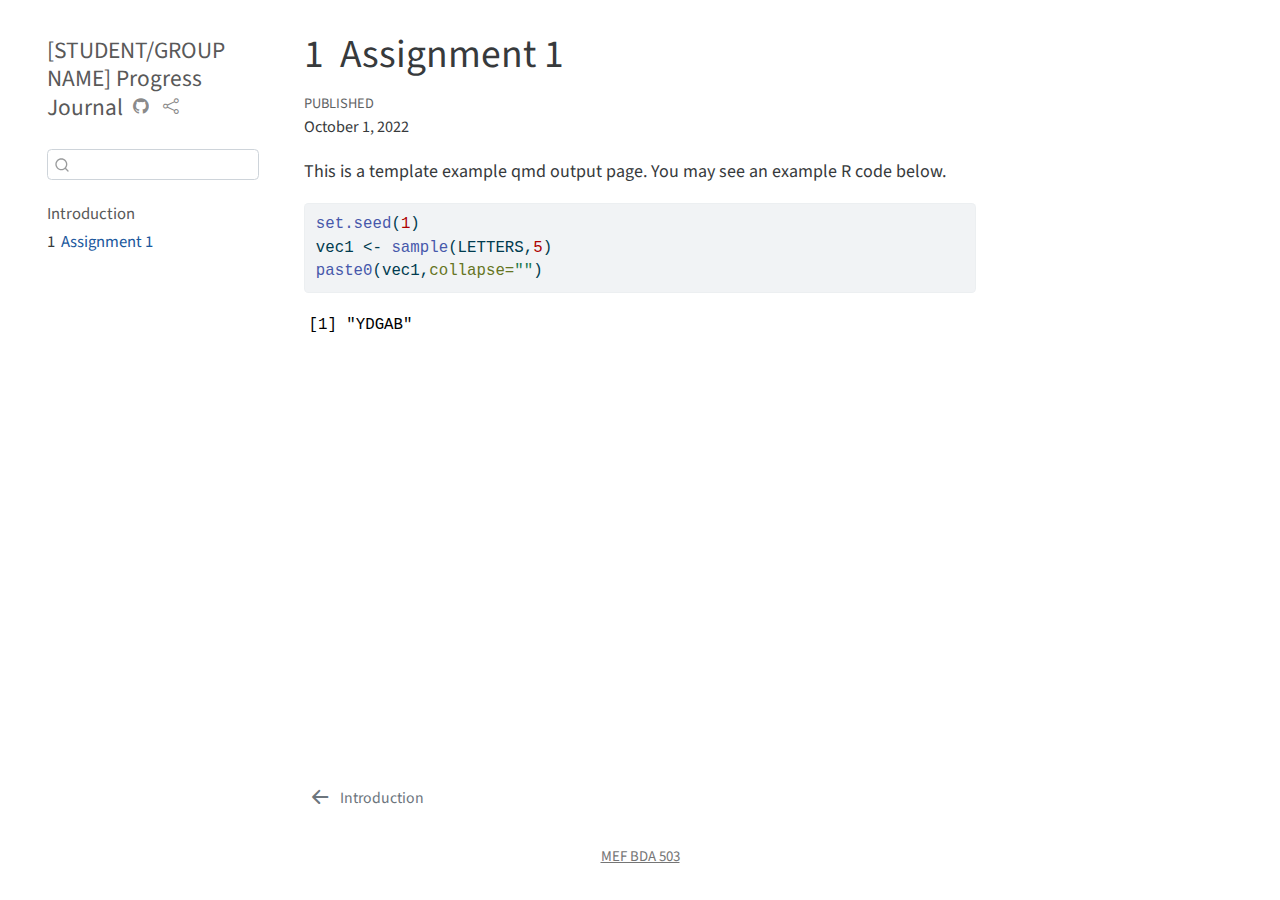
==== docs/assignment1.html @ f0da5c6b "Initial commit" ====
<!DOCTYPE html>
<html xmlns="http://www.w3.org/1999/xhtml" lang="en" xml:lang="en"><head>

<meta charset="utf-8">
<meta name="generator" content="quarto-1.0.38">

<meta name="viewport" content="width=device-width, initial-scale=1.0, user-scalable=yes">

<meta name="dcterms.date" content="2022-10-01">

<title>[STUDENT/GROUP NAME] Progress Journal - 1&nbsp; Assignment 1</title>
<style>
code{white-space: pre-wrap;}
span.smallcaps{font-variant: small-caps;}
span.underline{text-decoration: underline;}
div.column{display: inline-block; vertical-align: top; width: 50%;}
div.hanging-indent{margin-left: 1.5em; text-indent: -1.5em;}
ul.task-list{list-style: none;}
pre > code.sourceCode { white-space: pre; position: relative; }
pre > code.sourceCode > span { display: inline-block; line-height: 1.25; }
pre > code.sourceCode > span:empty { height: 1.2em; }
.sourceCode { overflow: visible; }
code.sourceCode > span { color: inherit; text-decoration: inherit; }
div.sourceCode { margin: 1em 0; }
pre.sourceCode { margin: 0; }
@media screen {
div.sourceCode { overflow: auto; }
}
@media print {
pre > code.sourceCode { white-space: pre-wrap; }
pre > code.sourceCode > span { text-indent: -5em; padding-left: 5em; }
}
pre.numberSource code
  { counter-reset: source-line 0; }
pre.numberSource code > span
  { position: relative; left: -4em; counter-increment: source-line; }
pre.numberSource code > span > a:first-child::before
  { content: counter(source-line);
    position: relative; left: -1em; text-align: right; vertical-align: baseline;
    border: none; display: inline-block;
    -webkit-touch-callout: none; -webkit-user-select: none;
    -khtml-user-select: none; -moz-user-select: none;
    -ms-user-select: none; user-select: none;
    padding: 0 4px; width: 4em;
    color: #aaaaaa;
  }
pre.numberSource { margin-left: 3em; border-left: 1px solid #aaaaaa;  padding-left: 4px; }
div.sourceCode
  {   }
@media screen {
pre > code.sourceCode > span > a:first-child::before { text-decoration: underline; }
}
code span.al { color: #ff0000; font-weight: bold; } /* Alert */
code span.an { color: #60a0b0; font-weight: bold; font-style: italic; } /* Annotation */
code span.at { color: #7d9029; } /* Attribute */
code span.bn { color: #40a070; } /* BaseN */
code span.bu { } /* BuiltIn */
code span.cf { color: #007020; font-weight: bold; } /* ControlFlow */
code span.ch { color: #4070a0; } /* Char */
code span.cn { color: #880000; } /* Constant */
code span.co { color: #60a0b0; font-style: italic; } /* Comment */
code span.cv { color: #60a0b0; font-weight: bold; font-style: italic; } /* CommentVar */
code span.do { color: #ba2121; font-style: italic; } /* Documentation */
code span.dt { color: #902000; } /* DataType */
code span.dv { color: #40a070; } /* DecVal */
code span.er { color: #ff0000; font-weight: bold; } /* Error */
code span.ex { } /* Extension */
code span.fl { color: #40a070; } /* Float */
code span.fu { color: #06287e; } /* Function */
code span.im { } /* Import */
code span.in { color: #60a0b0; font-weight: bold; font-style: italic; } /* Information */
code span.kw { color: #007020; font-weight: bold; } /* Keyword */
code span.op { color: #666666; } /* Operator */
code span.ot { color: #007020; } /* Other */
code span.pp { color: #bc7a00; } /* Preprocessor */
code span.sc { color: #4070a0; } /* SpecialChar */
code span.ss { color: #bb6688; } /* SpecialString */
code span.st { color: #4070a0; } /* String */
code span.va { color: #19177c; } /* Variable */
code span.vs { color: #4070a0; } /* VerbatimString */
code span.wa { color: #60a0b0; font-weight: bold; font-style: italic; } /* Warning */
</style>


<script src="site_libs/quarto-nav/quarto-nav.js"></script>
<script src="site_libs/quarto-nav/headroom.min.js"></script>
<script src="site_libs/clipboard/clipboard.min.js"></script>
<script src="site_libs/quarto-search/autocomplete.umd.js"></script>
<script src="site_libs/quarto-search/fuse.min.js"></script>
<script src="site_libs/quarto-search/quarto-search.js"></script>
<meta name="quarto:offset" content="./">
<link href="./index.html" rel="prev">
<script src="site_libs/quarto-html/quarto.js"></script>
<script src="site_libs/quarto-html/popper.min.js"></script>
<script src="site_libs/quarto-html/tippy.umd.min.js"></script>
<script src="site_libs/quarto-html/anchor.min.js"></script>
<link href="site_libs/quarto-html/tippy.css" rel="stylesheet">
<link href="site_libs/quarto-html/quarto-syntax-highlighting.css" rel="stylesheet" id="quarto-text-highlighting-styles">
<script src="site_libs/bootstrap/bootstrap.min.js"></script>
<link href="site_libs/bootstrap/bootstrap-icons.css" rel="stylesheet">
<link href="site_libs/bootstrap/bootstrap.min.css" rel="stylesheet" id="quarto-bootstrap" data-mode="light">
<script id="quarto-search-options" type="application/json">{
  "location": "sidebar",
  "copy-button": false,
  "collapse-after": 3,
  "panel-placement": "start",
  "type": "textbox",
  "limit": 20,
  "language": {
    "search-no-results-text": "No results",
    "search-matching-documents-text": "matching documents",
    "search-copy-link-title": "Copy link to search",
    "search-hide-matches-text": "Hide additional matches",
    "search-more-match-text": "more match in this document",
    "search-more-matches-text": "more matches in this document",
    "search-clear-button-title": "Clear",
    "search-detached-cancel-button-title": "Cancel",
    "search-submit-button-title": "Submit"
  }
}</script>


</head>

<body class="nav-sidebar floating">

<div id="quarto-search-results"></div>
  <header id="quarto-header" class="headroom fixed-top">
  <nav class="quarto-secondary-nav" data-bs-toggle="collapse" data-bs-target="#quarto-sidebar" aria-controls="quarto-sidebar" aria-expanded="false" aria-label="Toggle sidebar navigation" onclick="if (window.quartoToggleHeadroom) { window.quartoToggleHeadroom(); }">
    <div class="container-fluid d-flex justify-content-between">
      <h1 class="quarto-secondary-nav-title"><span class="chapter-number">1</span>&nbsp; <span class="chapter-title">Assignment 1</span></h1>
      <button type="button" class="quarto-btn-toggle btn" aria-label="Show secondary navigation">
        <i class="bi bi-chevron-right"></i>
      </button>
    </div>
  </nav>
</header>
<!-- content -->
<div id="quarto-content" class="quarto-container page-columns page-rows-contents page-layout-article">
<!-- sidebar -->
  <nav id="quarto-sidebar" class="sidebar collapse sidebar-navigation floating overflow-auto">
    <div class="pt-lg-2 mt-2 text-left sidebar-header">
    <div class="sidebar-title mb-0 py-0">
      <a href="./">[STUDENT/GROUP NAME] Progress Journal</a> 
        <div class="sidebar-tools-main">
    <a href="https://github.com/pjournal/gh-pages-quarto-template" title="Source Code" class="sidebar-tool px-1"><i class="bi bi-github"></i></a>
    <a href="" title="Share" id="sidebar-tool-dropdown-0" class="sidebar-tool dropdown-toggle px-1" data-bs-toggle="dropdown" aria-expanded="false"><i class="bi bi-share"></i></a>
    <ul class="dropdown-menu" aria-labelledby="sidebar-tool-dropdown-0">
        <li>
          <a class="dropdown-item sidebar-tools-main-item" href="https://twitter.com/intent/tweet?url=|url|">
            <i class="bi bi-bi-twitter pe-1"></i>
          Twitter
          </a>
        </li>
        <li>
          <a class="dropdown-item sidebar-tools-main-item" href="https://www.facebook.com/sharer/sharer.php?u=|url|">
            <i class="bi bi-bi-facebook pe-1"></i>
          Facebook
          </a>
        </li>
    </ul>
</div>
    </div>
      </div>
      <div class="mt-2 flex-shrink-0 align-items-center">
        <div class="sidebar-search">
        <div id="quarto-search" class="" title="Search"></div>
        </div>
      </div>
    <div class="sidebar-menu-container"> 
    <ul class="list-unstyled mt-1">
        <li class="sidebar-item">
  <div class="sidebar-item-container"> 
  <a href="./index.html" class="sidebar-item-text sidebar-link">Introduction</a>
  </div>
</li>
        <li class="sidebar-item">
  <div class="sidebar-item-container"> 
  <a href="./assignment1.html" class="sidebar-item-text sidebar-link active"><span class="chapter-number">1</span>&nbsp; <span class="chapter-title">Assignment 1</span></a>
  </div>
</li>
    </ul>
    </div>
</nav>
<!-- margin-sidebar -->
    <div id="quarto-margin-sidebar" class="sidebar margin-sidebar">
        
    </div>
<!-- main -->
<main class="content" id="quarto-document-content">

<header id="title-block-header" class="quarto-title-block default">
<div class="quarto-title">
<h1 class="title d-none d-lg-block"><span class="chapter-number">1</span>&nbsp; <span class="chapter-title">Assignment 1</span></h1>
</div>



<div class="quarto-title-meta">

    
    <div>
    <div class="quarto-title-meta-heading">Published</div>
    <div class="quarto-title-meta-contents">
      <p class="date">October 1, 2022</p>
    </div>
  </div>
    
  </div>
  

</header>

<p>This is a template example qmd output page. You may see an example R code below.</p>
<div class="cell">
<div class="sourceCode cell-code" id="cb1"><pre class="sourceCode r code-with-copy"><code class="sourceCode r"><span id="cb1-1"><a href="#cb1-1" aria-hidden="true" tabindex="-1"></a><span class="fu">set.seed</span>(<span class="dv">1</span>)</span>
<span id="cb1-2"><a href="#cb1-2" aria-hidden="true" tabindex="-1"></a>vec1 <span class="ot">&lt;-</span> <span class="fu">sample</span>(LETTERS,<span class="dv">5</span>)</span>
<span id="cb1-3"><a href="#cb1-3" aria-hidden="true" tabindex="-1"></a><span class="fu">paste0</span>(vec1,<span class="at">collapse=</span><span class="st">""</span>)</span></code><button title="Copy to Clipboard" class="code-copy-button"><i class="bi"></i></button></pre></div>
<div class="cell-output cell-output-stdout">
<pre><code>[1] "YDGAB"</code></pre>
</div>
</div>



</main> <!-- /main -->
<script id="quarto-html-after-body" type="application/javascript">
window.document.addEventListener("DOMContentLoaded", function (event) {
  const toggleBodyColorMode = (bsSheetEl) => {
    const mode = bsSheetEl.getAttribute("data-mode");
    const bodyEl = window.document.querySelector("body");
    if (mode === "dark") {
      bodyEl.classList.add("quarto-dark");
      bodyEl.classList.remove("quarto-light");
    } else {
      bodyEl.classList.add("quarto-light");
      bodyEl.classList.remove("quarto-dark");
    }
  }
  const toggleBodyColorPrimary = () => {
    const bsSheetEl = window.document.querySelector("link#quarto-bootstrap");
    if (bsSheetEl) {
      toggleBodyColorMode(bsSheetEl);
    }
  }
  toggleBodyColorPrimary();  
  const icon = "";
  const anchorJS = new window.AnchorJS();
  anchorJS.options = {
    placement: 'right',
    icon: icon
  };
  anchorJS.add('.anchored');
  const clipboard = new window.ClipboardJS('.code-copy-button', {
    target: function(trigger) {
      return trigger.previousElementSibling;
    }
  });
  clipboard.on('success', function(e) {
    // button target
    const button = e.trigger;
    // don't keep focus
    button.blur();
    // flash "checked"
    button.classList.add('code-copy-button-checked');
    var currentTitle = button.getAttribute("title");
    button.setAttribute("title", "Copied!");
    setTimeout(function() {
      button.setAttribute("title", currentTitle);
      button.classList.remove('code-copy-button-checked');
    }, 1000);
    // clear code selection
    e.clearSelection();
  });
  function tippyHover(el, contentFn) {
    const config = {
      allowHTML: true,
      content: contentFn,
      maxWidth: 500,
      delay: 100,
      arrow: false,
      appendTo: function(el) {
          return el.parentElement;
      },
      interactive: true,
      interactiveBorder: 10,
      theme: 'quarto',
      placement: 'bottom-start'
    };
    window.tippy(el, config); 
  }
  const noterefs = window.document.querySelectorAll('a[role="doc-noteref"]');
  for (var i=0; i<noterefs.length; i++) {
    const ref = noterefs[i];
    tippyHover(ref, function() {
      let href = ref.getAttribute('href');
      try { href = new URL(href).hash; } catch {}
      const id = href.replace(/^#\/?/, "");
      const note = window.document.getElementById(id);
      return note.innerHTML;
    });
  }
  var bibliorefs = window.document.querySelectorAll('a[role="doc-biblioref"]');
  for (var i=0; i<bibliorefs.length; i++) {
    const ref = bibliorefs[i];
    const cites = ref.parentNode.getAttribute('data-cites').split(' ');
    tippyHover(ref, function() {
      var popup = window.document.createElement('div');
      cites.forEach(function(cite) {
        var citeDiv = window.document.createElement('div');
        citeDiv.classList.add('hanging-indent');
        citeDiv.classList.add('csl-entry');
        var biblioDiv = window.document.getElementById('ref-' + cite);
        if (biblioDiv) {
          citeDiv.innerHTML = biblioDiv.innerHTML;
        }
        popup.appendChild(citeDiv);
      });
      return popup.innerHTML;
    });
  }
});
</script>
<nav class="page-navigation">
  <div class="nav-page nav-page-previous">
      <a href="./index.html" class="pagination-link">
        <i class="bi bi-arrow-left-short"></i> <span class="nav-page-text">Introduction</span>
      </a>          
  </div>
  <div class="nav-page nav-page-next">
  </div>
</nav>
</div> <!-- /content -->
<footer class="footer">
  <div class="nav-footer">
      <div class="nav-footer-center"><a href="https://mef-bda503.github.io">MEF BDA 503</a></div>
  </div>
</footer>



</body></html>
---- docs/site_libs/quarto-html/tippy.css ----
.tippy-box[data-animation=fade][data-state=hidden]{opacity:0}[data-tippy-root]{max-width:calc(100vw - 10px)}.tippy-box{position:relative;background-color:#333;color:#fff;border-radius:4px;font-size:14px;line-height:1.4;white-space:normal;outline:0;transition-property:transform,visibility,opacity}.tippy-box[data-placement^=top]>.tippy-arrow{bottom:0}.tippy-box[data-placement^=top]>.tippy-arrow:before{bottom:-7px;left:0;border-width:8px 8px 0;border-top-color:initial;transform-origin:center top}.tippy-box[data-placement^=bottom]>.tippy-arrow{top:0}.tippy-box[data-placement^=bottom]>.tippy-arrow:before{top:-7px;left:0;border-width:0 8px 8px;border-bottom-color:initial;transform-origin:center bottom}.tippy-box[data-placement^=left]>.tippy-arrow{right:0}.tippy-box[data-placement^=left]>.tippy-arrow:before{border-width:8px 0 8px 8px;border-left-color:initial;right:-7px;transform-origin:center left}.tippy-box[data-placement^=right]>.tippy-arrow{left:0}.tippy-box[data-placement^=right]>.tippy-arrow:before{left:-7px;border-width:8px 8px 8px 0;border-right-color:initial;transform-origin:center right}.tippy-box[data-inertia][data-state=visible]{transition-timing-function:cubic-bezier(.54,1.5,.38,1.11)}.tippy-arrow{width:16px;height:16px;color:#333}.tippy-arrow:before{content:"";position:absolute;border-color:transparent;border-style:solid}.tippy-content{position:relative;padding:5px 9px;z-index:1}
---- docs/site_libs/quarto-html/quarto-syntax-highlighting.css ----
/* quarto syntax highlight colors */
:root {
  --quarto-hl-ot-color: #003B4F;
  --quarto-hl-at-color: #657422;
  --quarto-hl-ss-color: #20794D;
  --quarto-hl-an-color: #5E5E5E;
  --quarto-hl-fu-color: #4758AB;
  --quarto-hl-st-color: #20794D;
  --quarto-hl-cf-color: #003B4F;
  --quarto-hl-op-color: #5E5E5E;
  --quarto-hl-er-color: #AD0000;
  --quarto-hl-bn-color: #AD0000;
  --quarto-hl-al-color: #AD0000;
  --quarto-hl-va-color: #111111;
  --quarto-hl-bu-color: inherit;
  --quarto-hl-ex-color: inherit;
  --quarto-hl-pp-color: #AD0000;
  --quarto-hl-in-color: #5E5E5E;
  --quarto-hl-vs-color: #20794D;
  --quarto-hl-wa-color: #5E5E5E;
  --quarto-hl-do-color: #5E5E5E;
  --quarto-hl-im-color: #00769E;
  --quarto-hl-ch-color: #20794D;
  --quarto-hl-dt-color: #AD0000;
  --quarto-hl-fl-color: #AD0000;
  --quarto-hl-co-color: #5E5E5E;
  --quarto-hl-cv-color: #5E5E5E;
  --quarto-hl-cn-color: #8f5902;
  --quarto-hl-sc-color: #5E5E5E;
  --quarto-hl-dv-color: #AD0000;
  --quarto-hl-kw-color: #003B4F;
}

/* other quarto variables */
:root {
  --quarto-font-monospace: SFMono-Regular, Menlo, Monaco, Consolas, "Liberation Mono", "Courier New", monospace;
}

pre > code.sourceCode > span {
  color: #003B4F;
}

code span {
  color: #003B4F;
}

code.sourceCode > span {
  color: #003B4F;
}

div.sourceCode,
div.sourceCode pre.sourceCode {
  color: #003B4F;
}

code span.ot {
  color: #003B4F;
}

code span.at {
  color: #657422;
}

code span.ss {
  color: #20794D;
}

code span.an {
  color: #5E5E5E;
}

code span.fu {
  color: #4758AB;
}

code span.st {
  color: #20794D;
}

code span.cf {
  color: #003B4F;
}

code span.op {
  color: #5E5E5E;
}

code span.er {
  color: #AD0000;
}

code span.bn {
  color: #AD0000;
}

code span.al {
  color: #AD0000;
}

code span.va {
  color: #111111;
}

code span.pp {
  color: #AD0000;
}

code span.in {
  color: #5E5E5E;
}

code span.vs {
  color: #20794D;
}

code span.wa {
  color: #5E5E5E;
  font-style: italic;
}

code span.do {
  color: #5E5E5E;
  font-style: italic;
}

code span.im {
  color: #00769E;
}

code span.ch {
  color: #20794D;
}

code span.dt {
  color: #AD0000;
}

code span.fl {
  color: #AD0000;
}

code span.co {
  color: #5E5E5E;
}

code span.cv {
  color: #5E5E5E;
  font-style: italic;
}

code span.cn {
  color: #8f5902;
}

code span.sc {
  color: #5E5E5E;
}

code span.dv {
  color: #AD0000;
}

code span.kw {
  color: #003B4F;
}

.prevent-inlining {
  content: "</";
}

/*# sourceMappingURL=debc5d5d77c3f9108843748ff7464032.css.map */
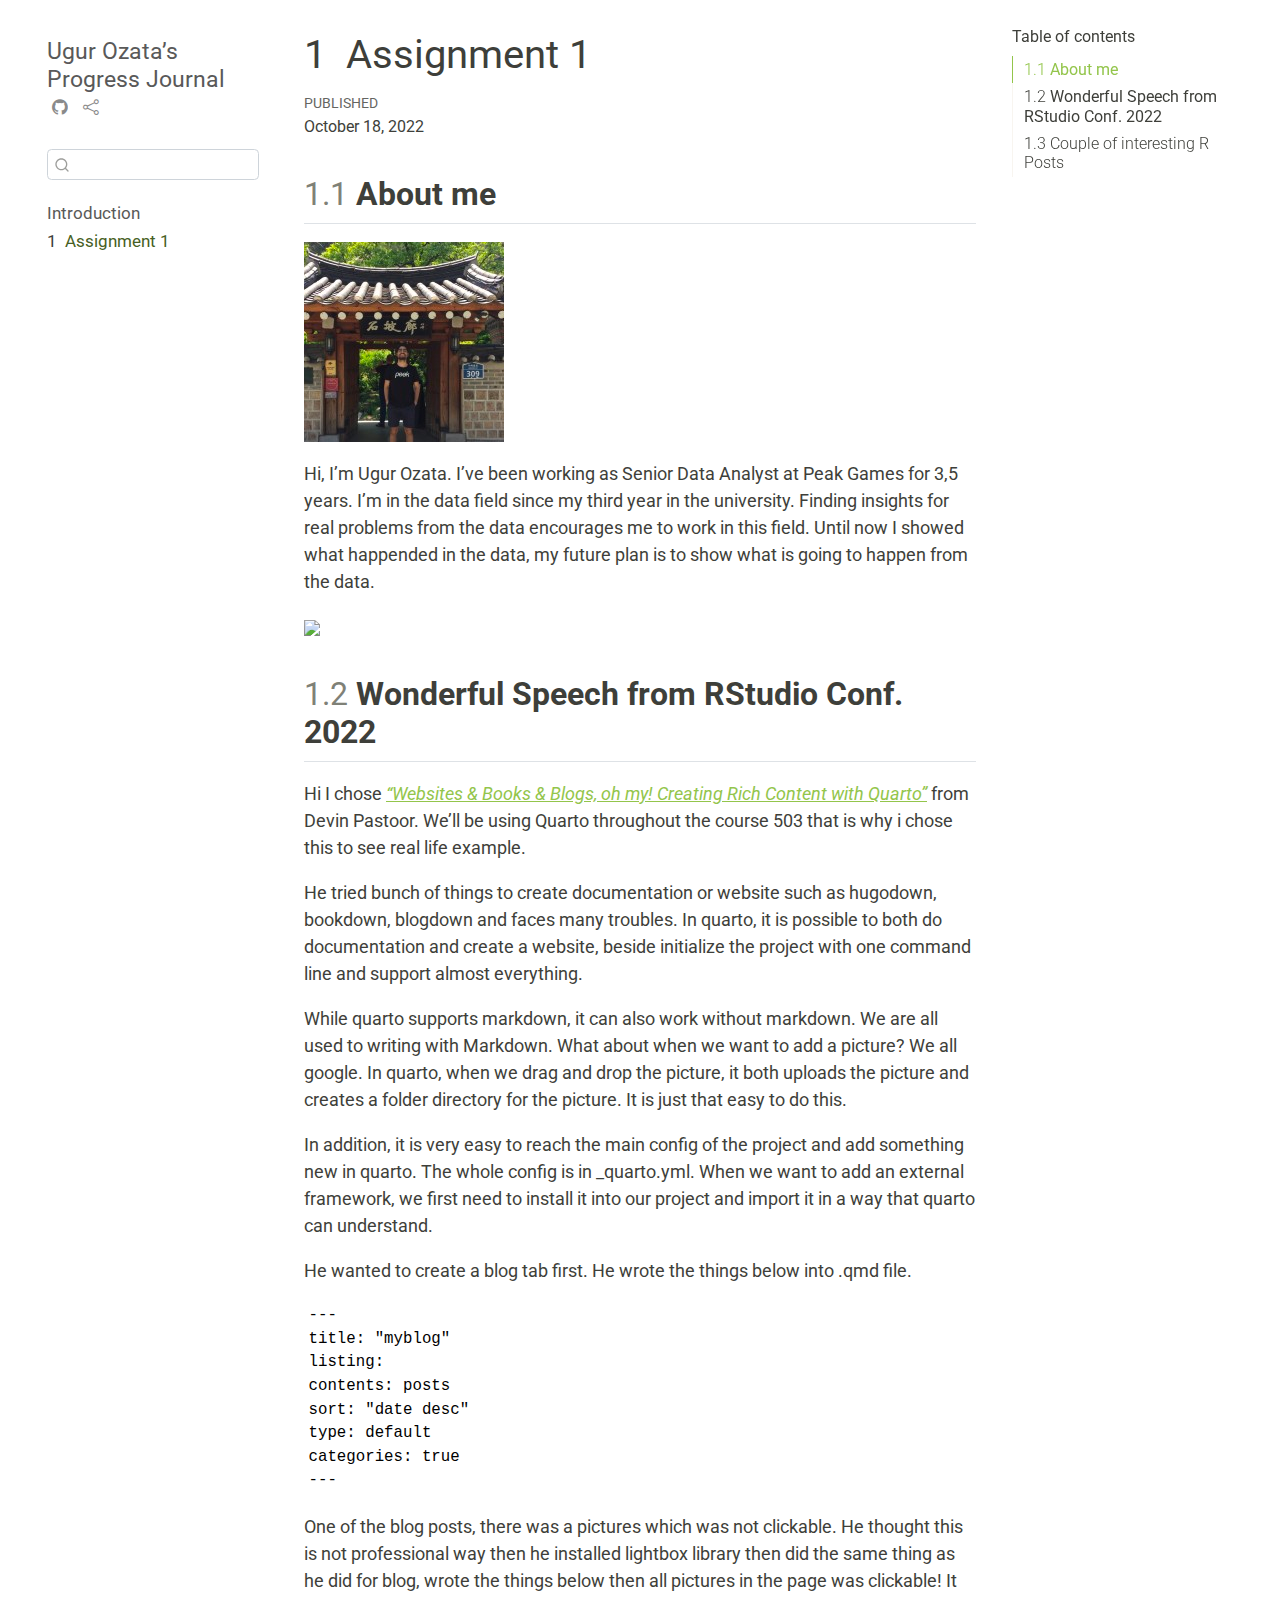
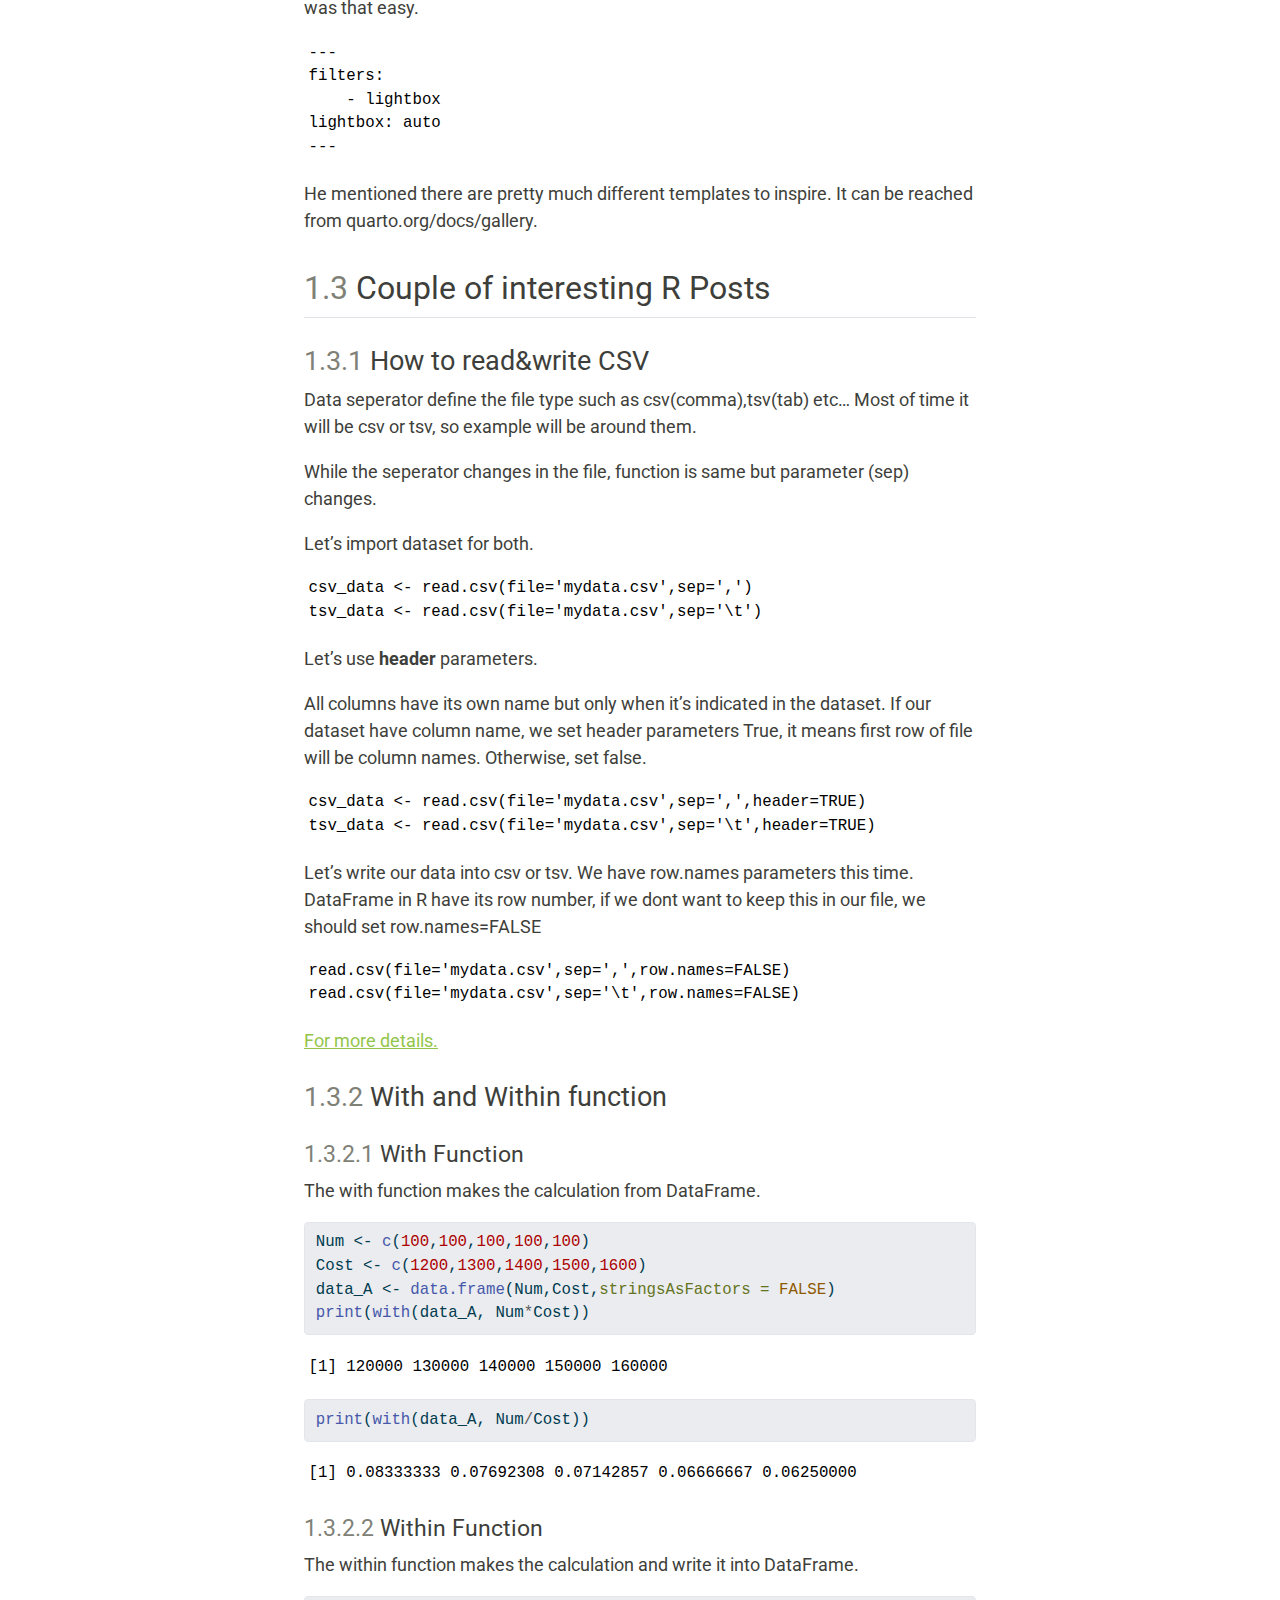
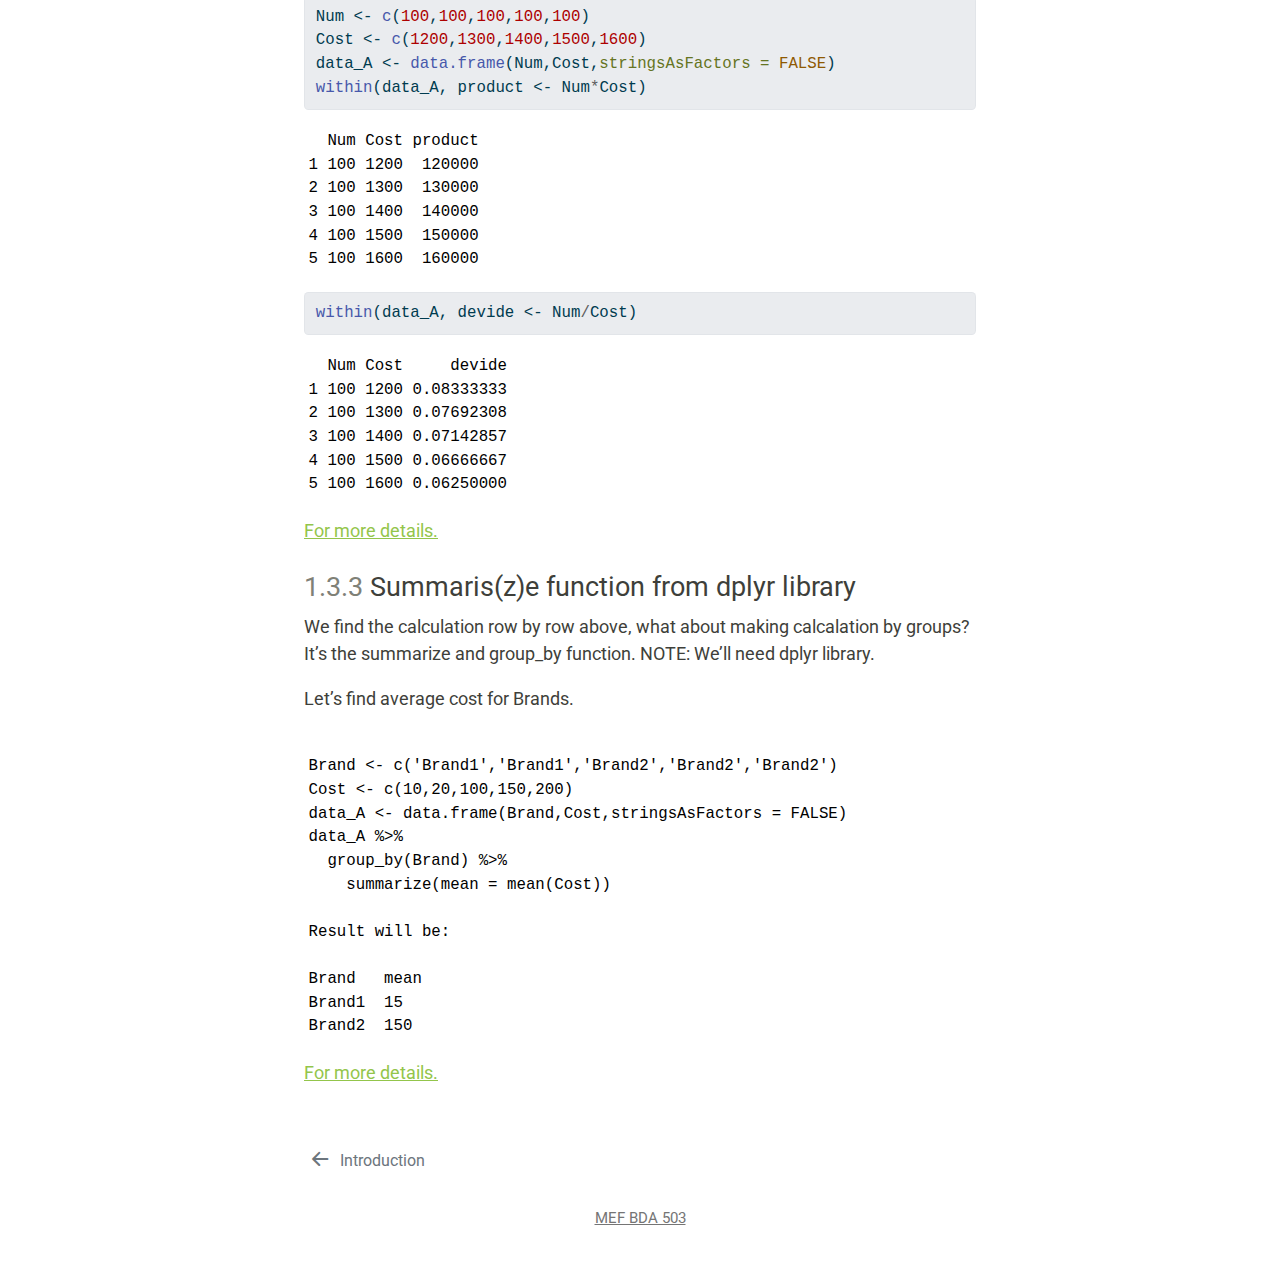
==== commit 7c89b9b8: "first assignment" ====
--- a/docs/assignment1.html
+++ b/docs/assignment1.html
@@ -2,20 +2,25 @@
 <html xmlns="http://www.w3.org/1999/xhtml" lang="en" xml:lang="en"><head>
 
 <meta charset="utf-8">
-<meta name="generator" content="quarto-1.0.38">
+<meta name="generator" content="quarto-1.1.251">
 
 <meta name="viewport" content="width=device-width, initial-scale=1.0, user-scalable=yes">
 
-<meta name="dcterms.date" content="2022-10-01">
-
-<title>[STUDENT/GROUP NAME] Progress Journal - 1&nbsp; Assignment 1</title>
+<meta name="dcterms.date" content="2022-10-18">
+
+<title>Ugur Ozata’s Progress Journal - 1&nbsp; Assignment 1</title>
 <style>
 code{white-space: pre-wrap;}
 span.smallcaps{font-variant: small-caps;}
-span.underline{text-decoration: underline;}
-div.column{display: inline-block; vertical-align: top; width: 50%;}
+div.columns{display: flex; gap: min(4vw, 1.5em);}
+div.column{flex: auto; overflow-x: auto;}
 div.hanging-indent{margin-left: 1.5em; text-indent: -1.5em;}
 ul.task-list{list-style: none;}
+ul.task-list li input[type="checkbox"] {
+  width: 0.8em;
+  margin: 0 0.8em 0.2em -1.6em;
+  vertical-align: middle;
+}
 pre > code.sourceCode { white-space: pre; position: relative; }
 pre > code.sourceCode > span { display: inline-block; line-height: 1.25; }
 pre > code.sourceCode > span:empty { height: 1.2em; }
@@ -54,7 +59,7 @@
 code span.an { color: #60a0b0; font-weight: bold; font-style: italic; } /* Annotation */
 code span.at { color: #7d9029; } /* Attribute */
 code span.bn { color: #40a070; } /* BaseN */
-code span.bu { } /* BuiltIn */
+code span.bu { color: #008000; } /* BuiltIn */
 code span.cf { color: #007020; font-weight: bold; } /* ControlFlow */
 code span.ch { color: #4070a0; } /* Char */
 code span.cn { color: #880000; } /* Constant */
@@ -67,7 +72,7 @@
 code span.ex { } /* Extension */
 code span.fl { color: #40a070; } /* Float */
 code span.fu { color: #06287e; } /* Function */
-code span.im { } /* Import */
+code span.im { color: #008000; font-weight: bold; } /* Import */
 code span.in { color: #60a0b0; font-weight: bold; font-style: italic; } /* Information */
 code span.kw { color: #007020; font-weight: bold; } /* Keyword */
 code span.op { color: #666666; } /* Operator */
@@ -141,7 +146,7 @@
   <nav id="quarto-sidebar" class="sidebar collapse sidebar-navigation floating overflow-auto">
     <div class="pt-lg-2 mt-2 text-left sidebar-header">
     <div class="sidebar-title mb-0 py-0">
-      <a href="./">[STUDENT/GROUP NAME] Progress Journal</a> 
+      <a href="./">Ugur Ozata’s Progress Journal</a> 
         <div class="sidebar-tools-main">
     <a href="https://github.com/pjournal/gh-pages-quarto-template" title="Source Code" class="sidebar-tool px-1"><i class="bi bi-github"></i></a>
     <a href="" title="Share" id="sidebar-tool-dropdown-0" class="sidebar-tool dropdown-toggle px-1" data-bs-toggle="dropdown" aria-expanded="false"><i class="bi bi-share"></i></a>
@@ -184,7 +189,20 @@
 </nav>
 <!-- margin-sidebar -->
     <div id="quarto-margin-sidebar" class="sidebar margin-sidebar">
-        
+        <nav id="TOC" role="doc-toc" class="toc-active">
+    <h2 id="toc-title">Table of contents</h2>
+   
+  <ul>
+  <li><a href="#about-me" id="toc-about-me" class="nav-link active" data-scroll-target="#about-me"><span class="toc-section-number">1.1</span>  <strong>About me</strong></a></li>
+  <li><a href="#wonderful-speech-from-rstudio-conf.-2022" id="toc-wonderful-speech-from-rstudio-conf.-2022" class="nav-link" data-scroll-target="#wonderful-speech-from-rstudio-conf.-2022"><span class="toc-section-number">1.2</span>  <strong>Wonderful Speech from RStudio Conf. 2022</strong></a></li>
+  <li><a href="#couple-of-interesting-r-posts" id="toc-couple-of-interesting-r-posts" class="nav-link" data-scroll-target="#couple-of-interesting-r-posts"><span class="toc-section-number">1.3</span>  Couple of interesting R Posts</a>
+  <ul class="collapse">
+  <li><a href="#how-to-readwrite-csv" id="toc-how-to-readwrite-csv" class="nav-link" data-scroll-target="#how-to-readwrite-csv"><span class="toc-section-number">1.3.1</span>  How to read&amp;write CSV</a></li>
+  <li><a href="#with-and-within-function" id="toc-with-and-within-function" class="nav-link" data-scroll-target="#with-and-within-function"><span class="toc-section-number">1.3.2</span>  With and Within function</a></li>
+  <li><a href="#summarisze-function-from-dplyr-library" id="toc-summarisze-function-from-dplyr-library" class="nav-link" data-scroll-target="#summarisze-function-from-dplyr-library"><span class="toc-section-number">1.3.3</span>  Summaris(z)e function from dplyr library</a></li>
+  </ul></li>
+  </ul>
+</nav>
     </div>
 <!-- main -->
 <main class="content" id="quarto-document-content">
@@ -202,7 +220,7 @@
     <div>
     <div class="quarto-title-meta-heading">Published</div>
     <div class="quarto-title-meta-contents">
-      <p class="date">October 1, 2022</p>
+      <p class="date">October 18, 2022</p>
     </div>
   </div>
     
@@ -211,17 +229,124 @@
 
 </header>
 
-<p>This is a template example qmd output page. You may see an example R code below.</p>
+<section id="about-me" class="level2" data-number="1.1">
+<h2 data-number="1.1" class="anchored" data-anchor-id="about-me"><span class="header-section-number">1.1</span> <strong>About me</strong></h2>
+<p><img src="images/paste-2B02A4B0.png" class="img-fluid"></p>
+<p>Hi, I’m Ugur Ozata. I’ve been working as Senior Data Analyst at Peak Games for 3,5 years. I’m in the data field since my third year in the university. Finding insights for real problems from the data encourages me to work in this field. Until now I showed what happended in the data, my future plan is to show what is going to happen from the data.</p>
+<p><a href="https://tr.linkedin.com/in/ugurozata" target="_blank"> <img src="https://marka-logo.com/wp-content/uploads/2020/04/Linkedin-Logo.png" style="width:50px;"> </a></p>
+</section>
+<section id="wonderful-speech-from-rstudio-conf.-2022" class="level2" data-number="1.2">
+<h2 data-number="1.2" class="anchored" data-anchor-id="wonderful-speech-from-rstudio-conf.-2022"><span class="header-section-number">1.2</span> <strong>Wonderful Speech from RStudio Conf. 2022</strong></h2>
+<p>Hi I chose <a href="https://www.rstudio.com/conference/2022/talks/sessions/quarto-deep-dive/websites-books-blogs-quarto/"><em>“Websites &amp; Books &amp; Blogs, oh my! Creating Rich Content with Quarto”</em></a> from Devin Pastoor. We’ll be using Quarto throughout the course 503 that is why i chose this to see real life example.</p>
+<p>He tried bunch of things to create documentation or website such as hugodown, bookdown, blogdown and faces many troubles. In quarto, it is possible to both do documentation and create a website, beside initialize the project with one command line and support almost everything.</p>
+<p>While quarto supports markdown, it can also work without markdown. We are all used to writing with Markdown. What about when we want to add a picture? We all google. In quarto, when we drag and drop the picture, it both uploads the picture and creates a folder directory for the picture. It is just that easy to do this.</p>
+<p>In addition, it is very easy to reach the main config of the project and add something new in quarto. The whole config is in _quarto.yml. When we want to add an external framework, we first need to install it into our project and import it in a way that quarto can understand.</p>
+<p>He wanted to create a blog tab first. He wrote the things below into .qmd file.</p>
+<pre><code>--- 
+title: "myblog"
+listing:
+contents: posts
+sort: "date desc"
+type: default
+categories: true
+---</code></pre>
+<p>One of the blog posts, there was a pictures which was not clickable. He thought this is not professional way then he installed lightbox library then did the same thing as he did for blog, wrote the things below then all pictures in the page was clickable! It was that easy.</p>
+<pre><code>---
+filters:
+    - lightbox
+lightbox: auto
+---</code></pre>
+<p>He mentioned there are pretty much different templates to inspire. It can be reached from quarto.org/docs/gallery.</p>
+</section>
+<section id="couple-of-interesting-r-posts" class="level2" data-number="1.3">
+<h2 data-number="1.3" class="anchored" data-anchor-id="couple-of-interesting-r-posts"><span class="header-section-number">1.3</span> Couple of interesting R Posts</h2>
+<section id="how-to-readwrite-csv" class="level3" data-number="1.3.1">
+<h3 data-number="1.3.1" class="anchored" data-anchor-id="how-to-readwrite-csv"><span class="header-section-number">1.3.1</span> How to read&amp;write CSV</h3>
+<p>Data seperator define the file type such as csv(comma),tsv(tab) etc… Most of time it will be csv or tsv, so example will be around them.</p>
+<p>While the seperator changes in the file, function is same but parameter (sep) changes.</p>
+<p>Let’s import dataset for both.</p>
+<pre><code>csv_data &lt;- read.csv(file='mydata.csv',sep=',')
+tsv_data &lt;- read.csv(file='mydata.csv',sep='\t')</code></pre>
+<p>Let’s use <strong>header</strong> parameters.</p>
+<p>All columns have its own name but only when it’s indicated in the dataset. If our dataset have column name, we set header parameters True, it means first row of file will be column names. Otherwise, set false.</p>
+<pre><code>csv_data &lt;- read.csv(file='mydata.csv',sep=',',header=TRUE)
+tsv_data &lt;- read.csv(file='mydata.csv',sep='\t',header=TRUE)</code></pre>
+<p>Let’s write our data into csv or tsv. We have row.names parameters this time. DataFrame in R have its row number, if we dont want to keep this in our file, we should set row.names=FALSE</p>
+<pre><code>read.csv(file='mydata.csv',sep=',',row.names=FALSE)
+read.csv(file='mydata.csv',sep='\t',row.names=FALSE)</code></pre>
+<p><a href="https://swcarpentry.github.io/r-novice-inflammation/11-supp-read-write-csv/">For more details.</a></p>
+</section>
+<section id="with-and-within-function" class="level3" data-number="1.3.2">
+<h3 data-number="1.3.2" class="anchored" data-anchor-id="with-and-within-function"><span class="header-section-number">1.3.2</span> With and Within function</h3>
+<section id="with-function" class="level4" data-number="1.3.2.1">
+<h4 data-number="1.3.2.1" class="anchored" data-anchor-id="with-function"><span class="header-section-number">1.3.2.1</span> With Function</h4>
+<p>The with function makes the calculation from DataFrame.</p>
 <div class="cell">
-<div class="sourceCode cell-code" id="cb1"><pre class="sourceCode r code-with-copy"><code class="sourceCode r"><span id="cb1-1"><a href="#cb1-1" aria-hidden="true" tabindex="-1"></a><span class="fu">set.seed</span>(<span class="dv">1</span>)</span>
-<span id="cb1-2"><a href="#cb1-2" aria-hidden="true" tabindex="-1"></a>vec1 <span class="ot">&lt;-</span> <span class="fu">sample</span>(LETTERS,<span class="dv">5</span>)</span>
-<span id="cb1-3"><a href="#cb1-3" aria-hidden="true" tabindex="-1"></a><span class="fu">paste0</span>(vec1,<span class="at">collapse=</span><span class="st">""</span>)</span></code><button title="Copy to Clipboard" class="code-copy-button"><i class="bi"></i></button></pre></div>
+<div class="sourceCode cell-code" id="cb6"><pre class="sourceCode r code-with-copy"><code class="sourceCode r"><span id="cb6-1"><a href="#cb6-1" aria-hidden="true" tabindex="-1"></a>Num <span class="ot">&lt;-</span> <span class="fu">c</span>(<span class="dv">100</span>,<span class="dv">100</span>,<span class="dv">100</span>,<span class="dv">100</span>,<span class="dv">100</span>)</span>
+<span id="cb6-2"><a href="#cb6-2" aria-hidden="true" tabindex="-1"></a>Cost <span class="ot">&lt;-</span> <span class="fu">c</span>(<span class="dv">1200</span>,<span class="dv">1300</span>,<span class="dv">1400</span>,<span class="dv">1500</span>,<span class="dv">1600</span>)</span>
+<span id="cb6-3"><a href="#cb6-3" aria-hidden="true" tabindex="-1"></a>data_A <span class="ot">&lt;-</span> <span class="fu">data.frame</span>(Num,Cost,<span class="at">stringsAsFactors =</span> <span class="cn">FALSE</span>)</span>
+<span id="cb6-4"><a href="#cb6-4" aria-hidden="true" tabindex="-1"></a><span class="fu">print</span>(<span class="fu">with</span>(data_A, Num<span class="sc">*</span>Cost))</span></code><button title="Copy to Clipboard" class="code-copy-button"><i class="bi"></i></button></pre></div>
 <div class="cell-output cell-output-stdout">
-<pre><code>[1] "YDGAB"</code></pre>
-</div>
-</div>
-
-
+<pre><code>[1] 120000 130000 140000 150000 160000</code></pre>
+</div>
+<div class="sourceCode cell-code" id="cb8"><pre class="sourceCode r code-with-copy"><code class="sourceCode r"><span id="cb8-1"><a href="#cb8-1" aria-hidden="true" tabindex="-1"></a><span class="fu">print</span>(<span class="fu">with</span>(data_A, Num<span class="sc">/</span>Cost))</span></code><button title="Copy to Clipboard" class="code-copy-button"><i class="bi"></i></button></pre></div>
+<div class="cell-output cell-output-stdout">
+<pre><code>[1] 0.08333333 0.07692308 0.07142857 0.06666667 0.06250000</code></pre>
+</div>
+</div>
+</section>
+<section id="within-function" class="level4" data-number="1.3.2.2">
+<h4 data-number="1.3.2.2" class="anchored" data-anchor-id="within-function"><span class="header-section-number">1.3.2.2</span> Within Function</h4>
+<p>The within function makes the calculation and write it into DataFrame.</p>
+<div class="cell">
+<div class="sourceCode cell-code" id="cb10"><pre class="sourceCode r code-with-copy"><code class="sourceCode r"><span id="cb10-1"><a href="#cb10-1" aria-hidden="true" tabindex="-1"></a>Num <span class="ot">&lt;-</span> <span class="fu">c</span>(<span class="dv">100</span>,<span class="dv">100</span>,<span class="dv">100</span>,<span class="dv">100</span>,<span class="dv">100</span>)</span>
+<span id="cb10-2"><a href="#cb10-2" aria-hidden="true" tabindex="-1"></a>Cost <span class="ot">&lt;-</span> <span class="fu">c</span>(<span class="dv">1200</span>,<span class="dv">1300</span>,<span class="dv">1400</span>,<span class="dv">1500</span>,<span class="dv">1600</span>)</span>
+<span id="cb10-3"><a href="#cb10-3" aria-hidden="true" tabindex="-1"></a>data_A <span class="ot">&lt;-</span> <span class="fu">data.frame</span>(Num,Cost,<span class="at">stringsAsFactors =</span> <span class="cn">FALSE</span>)</span>
+<span id="cb10-4"><a href="#cb10-4" aria-hidden="true" tabindex="-1"></a><span class="fu">within</span>(data_A, product <span class="ot">&lt;-</span> Num<span class="sc">*</span>Cost)</span></code><button title="Copy to Clipboard" class="code-copy-button"><i class="bi"></i></button></pre></div>
+<div class="cell-output cell-output-stdout">
+<pre><code>  Num Cost product
+1 100 1200  120000
+2 100 1300  130000
+3 100 1400  140000
+4 100 1500  150000
+5 100 1600  160000</code></pre>
+</div>
+<div class="sourceCode cell-code" id="cb12"><pre class="sourceCode r code-with-copy"><code class="sourceCode r"><span id="cb12-1"><a href="#cb12-1" aria-hidden="true" tabindex="-1"></a><span class="fu">within</span>(data_A, devide <span class="ot">&lt;-</span> Num<span class="sc">/</span>Cost)</span></code><button title="Copy to Clipboard" class="code-copy-button"><i class="bi"></i></button></pre></div>
+<div class="cell-output cell-output-stdout">
+<pre><code>  Num Cost     devide
+1 100 1200 0.08333333
+2 100 1300 0.07692308
+3 100 1400 0.07142857
+4 100 1500 0.06666667
+5 100 1600 0.06250000</code></pre>
+</div>
+</div>
+<p><a href="https://www.digitalocean.com/community/tutorials/with-and-within-function-in-r">For more details.</a></p>
+</section>
+</section>
+<section id="summarisze-function-from-dplyr-library" class="level3" data-number="1.3.3">
+<h3 data-number="1.3.3" class="anchored" data-anchor-id="summarisze-function-from-dplyr-library"><span class="header-section-number">1.3.3</span> Summaris(z)e function from dplyr library</h3>
+<p>We find the calculation row by row above, what about making calcalation by groups? It’s the summarize and group_by function. NOTE: We’ll need dplyr library.</p>
+<p>Let’s find average cost for Brands.</p>
+<pre><code>
+Brand &lt;- c('Brand1','Brand1','Brand2','Brand2','Brand2')
+Cost &lt;- c(10,20,100,150,200)
+data_A &lt;- data.frame(Brand,Cost,stringsAsFactors = FALSE)
+data_A %&gt;%
+  group_by(Brand) %&gt;%
+    summarize(mean = mean(Cost))
+
+Result will be: 
+
+Brand   mean
+Brand1  15          
+Brand2  150 
+</code></pre>
+<p><a href="https://www.rdocumentation.org/packages/dplyr/versions/0.7.8/topics/summarise">For more details.</a></p>
+
+
+</section>
+</section>
 
 </main> <!-- /main -->
 <script id="quarto-html-after-body" type="application/javascript">
@@ -293,7 +418,8 @@
   for (var i=0; i<noterefs.length; i++) {
     const ref = noterefs[i];
     tippyHover(ref, function() {
-      let href = ref.getAttribute('href');
+      // use id or data attribute instead here
+      let href = ref.getAttribute('data-footnote-href') || ref.getAttribute('href');
       try { href = new URL(href).hash; } catch {}
       const id = href.replace(/^#\/?/, "");
       const note = window.document.getElementById(id);
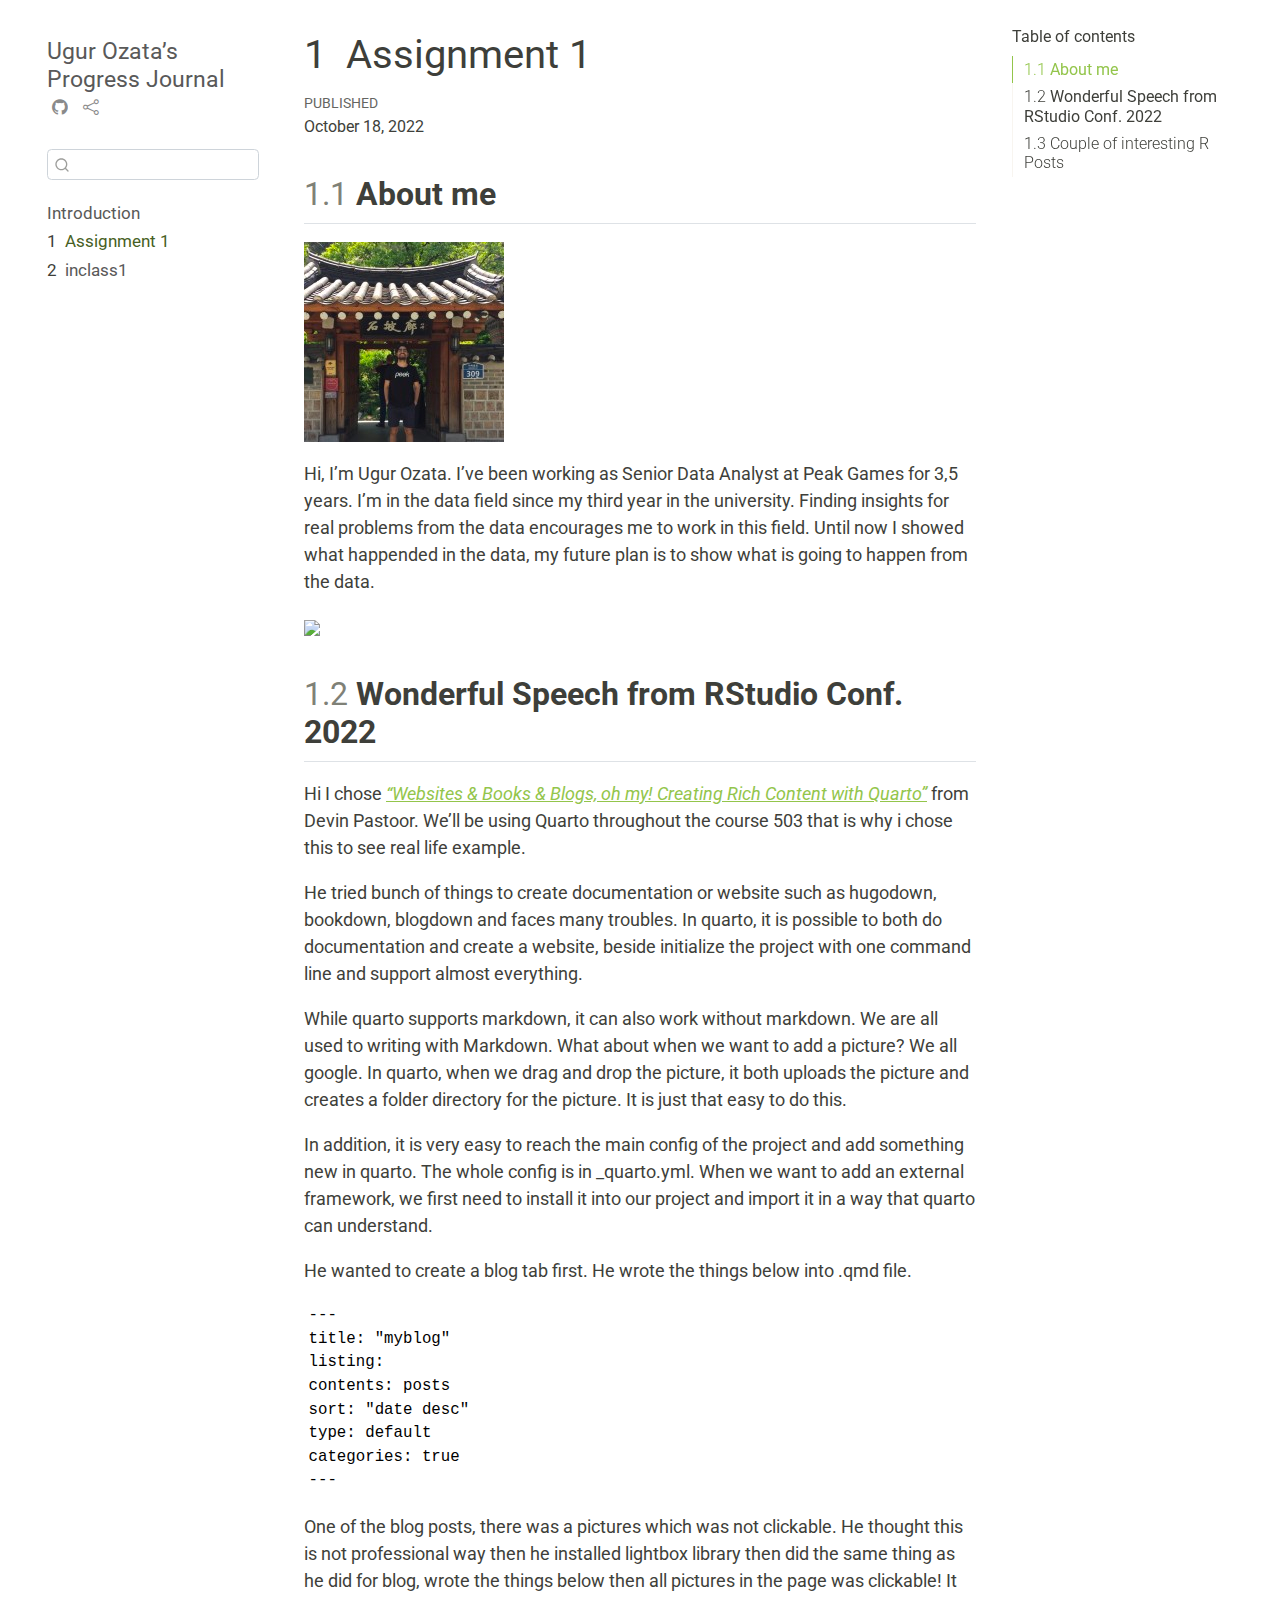
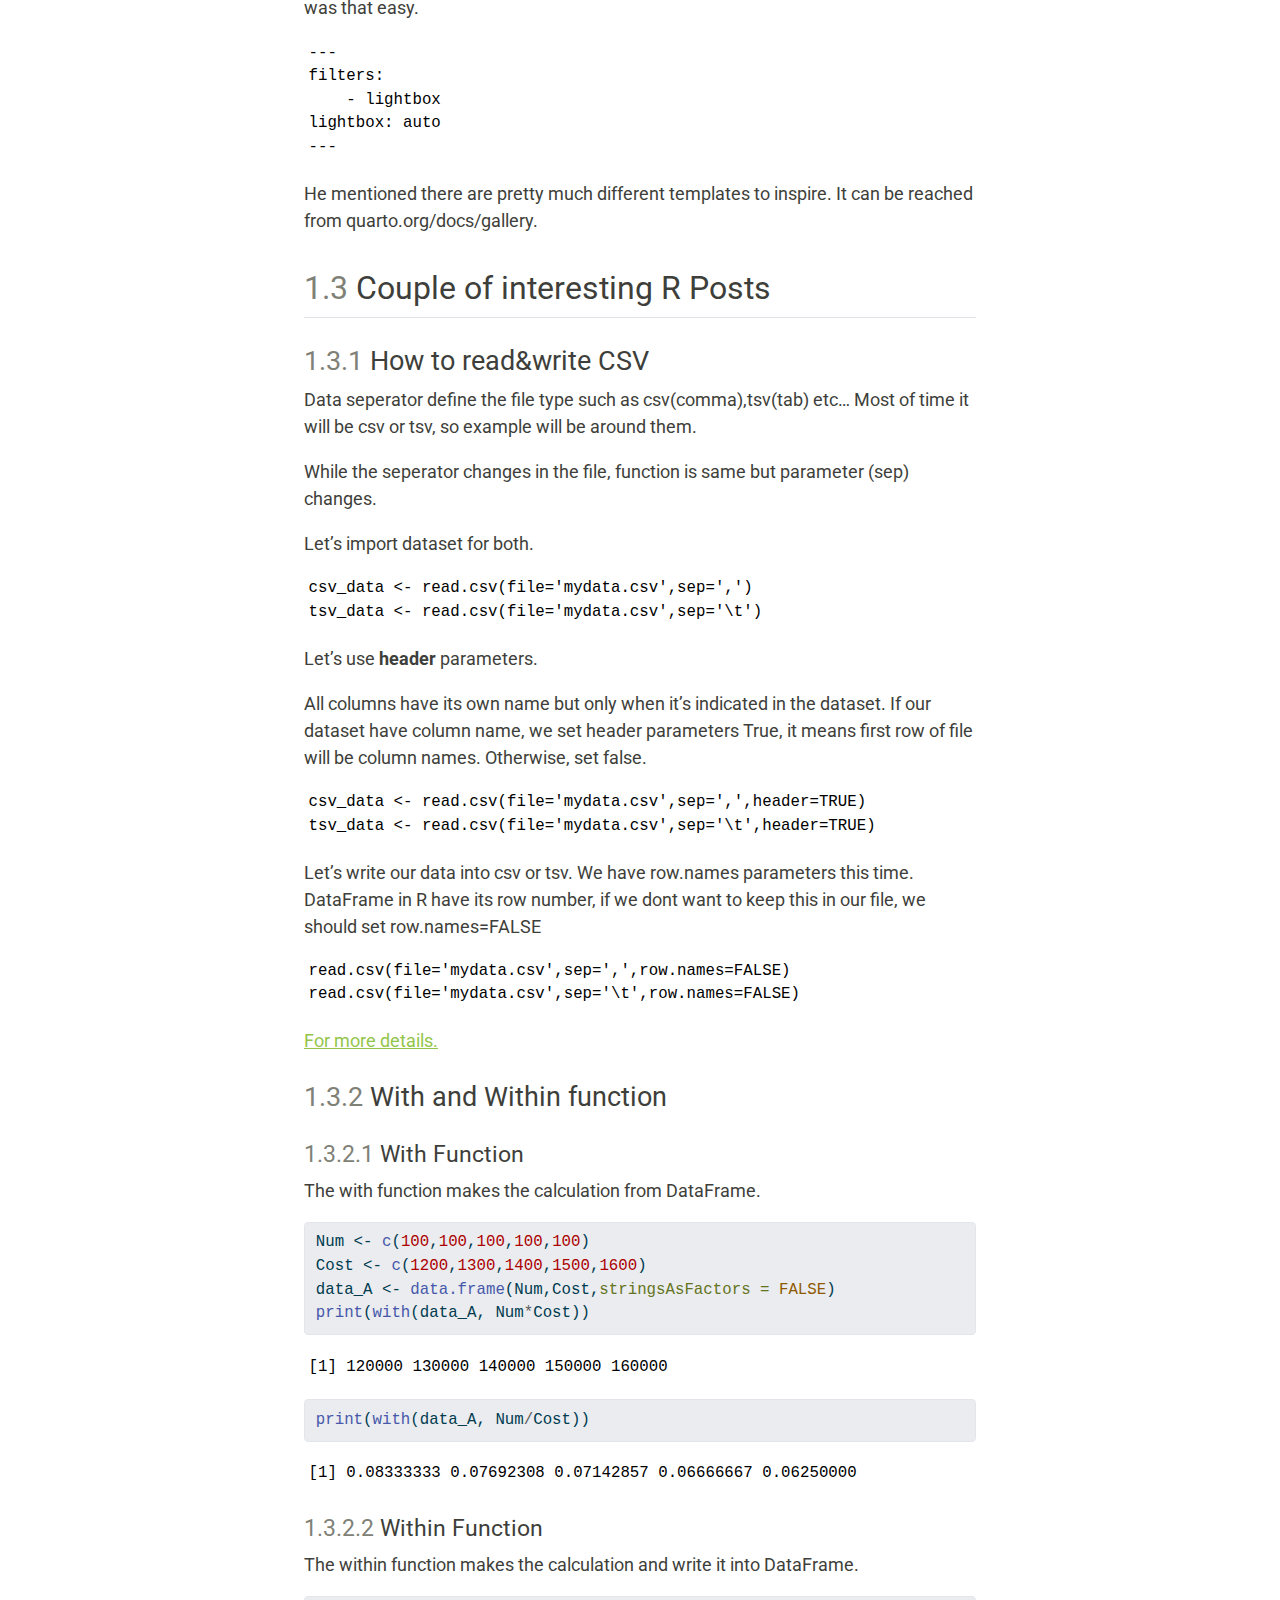
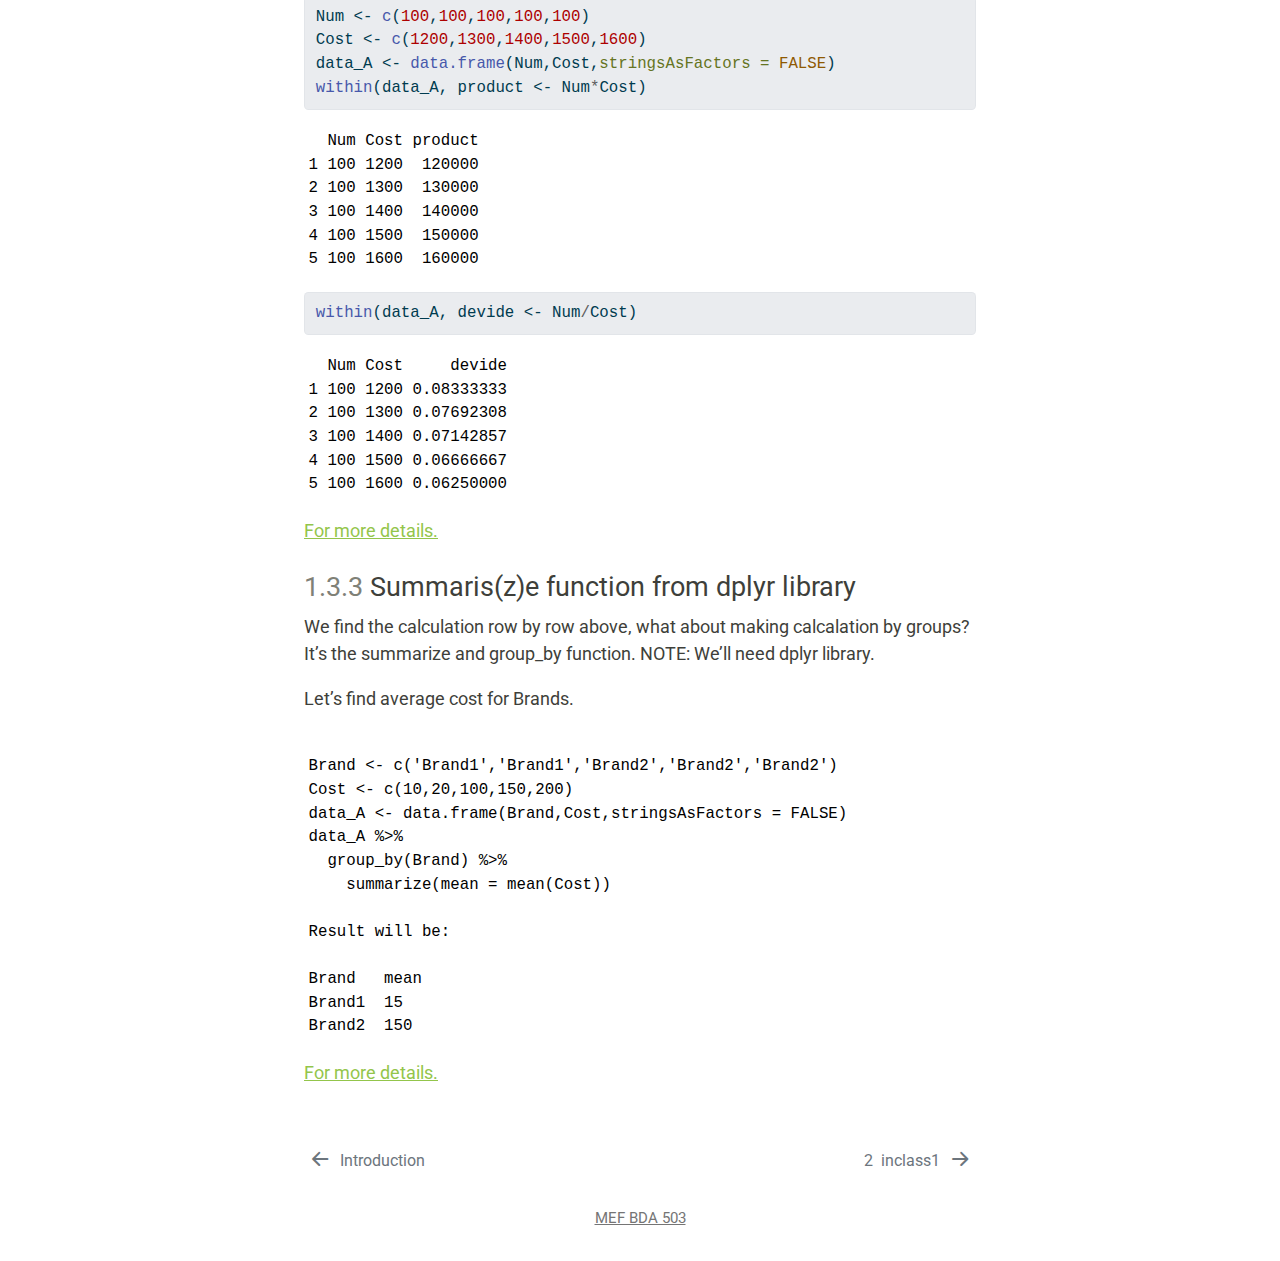
==== commit a003b512: "inclass" ====
--- a/docs/assignment1.html
+++ b/docs/assignment1.html
@@ -94,6 +94,7 @@
 <script src="site_libs/quarto-search/fuse.min.js"></script>
 <script src="site_libs/quarto-search/quarto-search.js"></script>
 <meta name="quarto:offset" content="./">
+<link href="./inclass1.html" rel="next">
 <link href="./index.html" rel="prev">
 <script src="site_libs/quarto-html/quarto.js"></script>
 <script src="site_libs/quarto-html/popper.min.js"></script>
@@ -182,6 +183,11 @@
         <li class="sidebar-item">
   <div class="sidebar-item-container"> 
   <a href="./assignment1.html" class="sidebar-item-text sidebar-link active"><span class="chapter-number">1</span>&nbsp; <span class="chapter-title">Assignment 1</span></a>
+  </div>
+</li>
+        <li class="sidebar-item">
+  <div class="sidebar-item-container"> 
+  <a href="./inclass1.html" class="sidebar-item-text sidebar-link"><span class="chapter-number">2</span>&nbsp; <span class="chapter-title">inclass1</span></a>
   </div>
 </li>
     </ul>
@@ -454,6 +460,9 @@
       </a>          
   </div>
   <div class="nav-page nav-page-next">
+      <a href="./inclass1.html" class="pagination-link">
+        <span class="nav-page-text"><span class="chapter-number">2</span>&nbsp; <span class="chapter-title">inclass1</span></span> <i class="bi bi-arrow-right-short"></i>
+      </a>
   </div>
 </nav>
 </div> <!-- /content -->
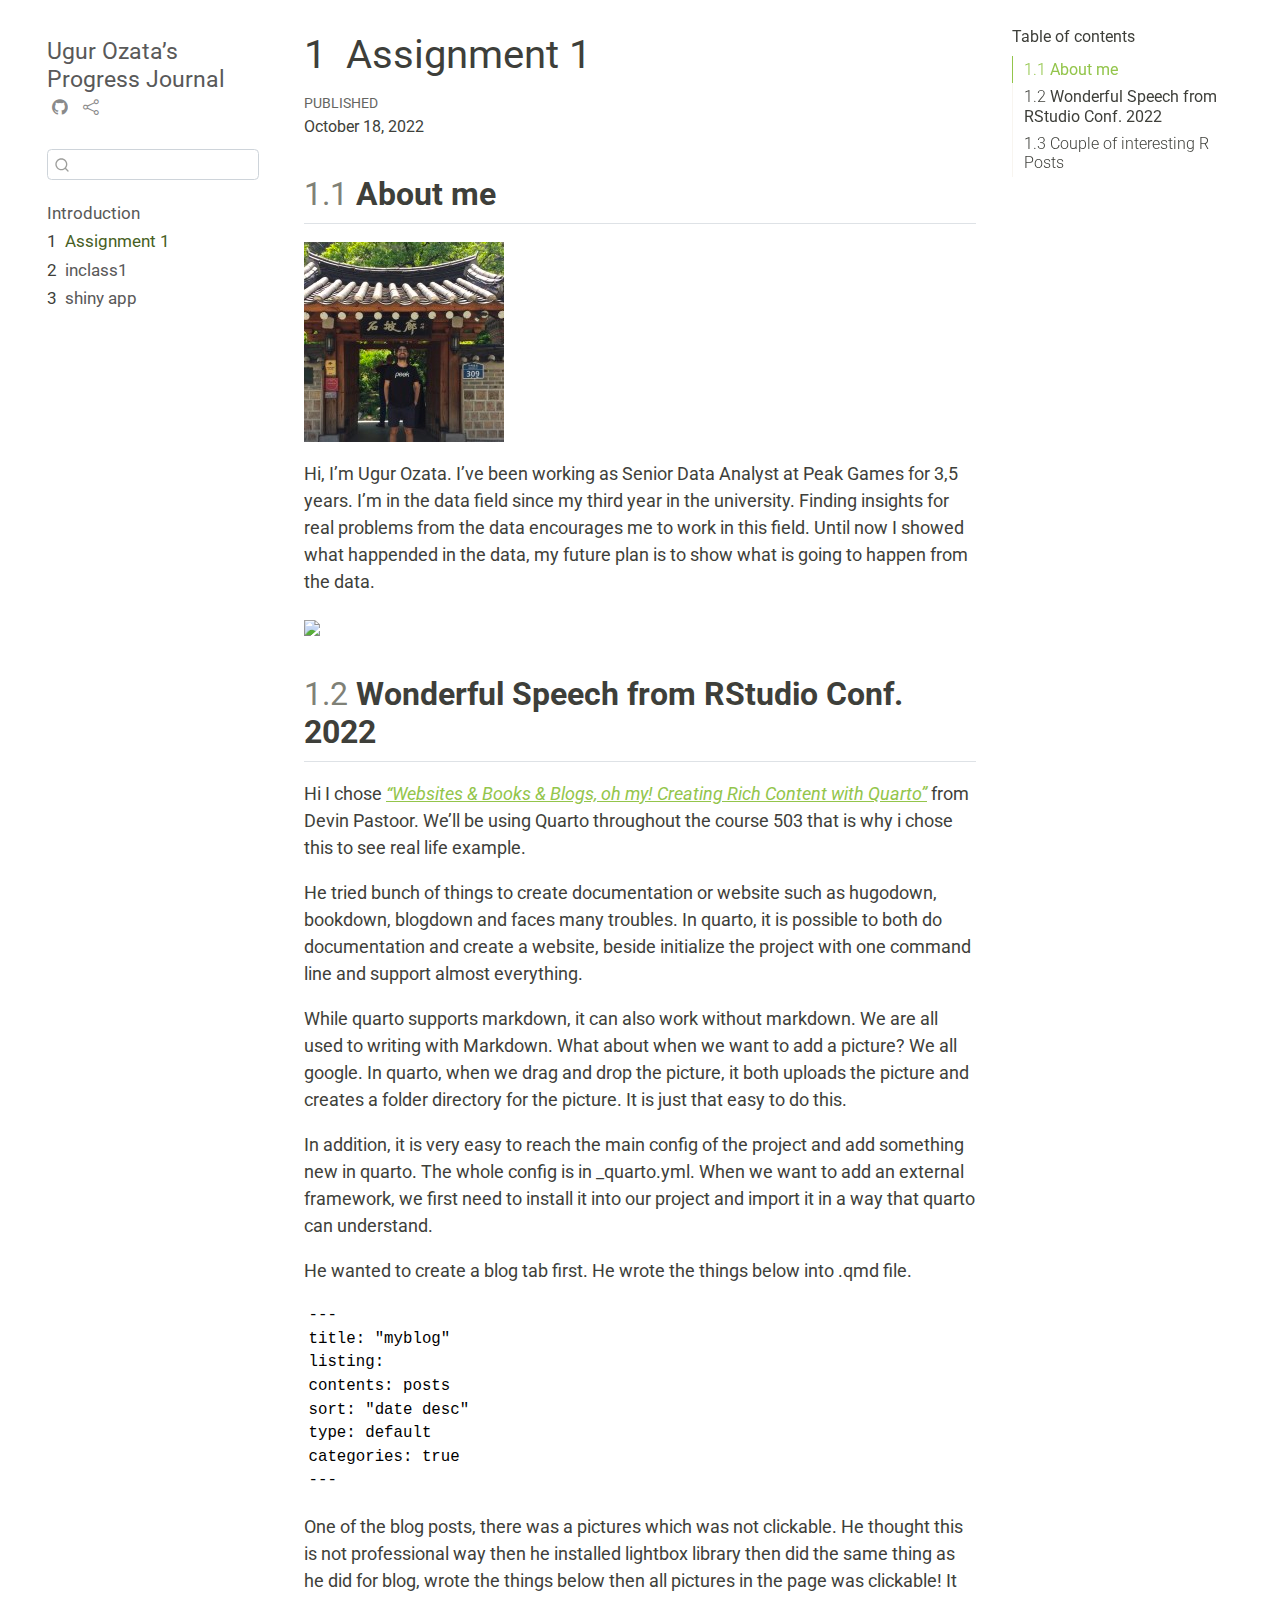
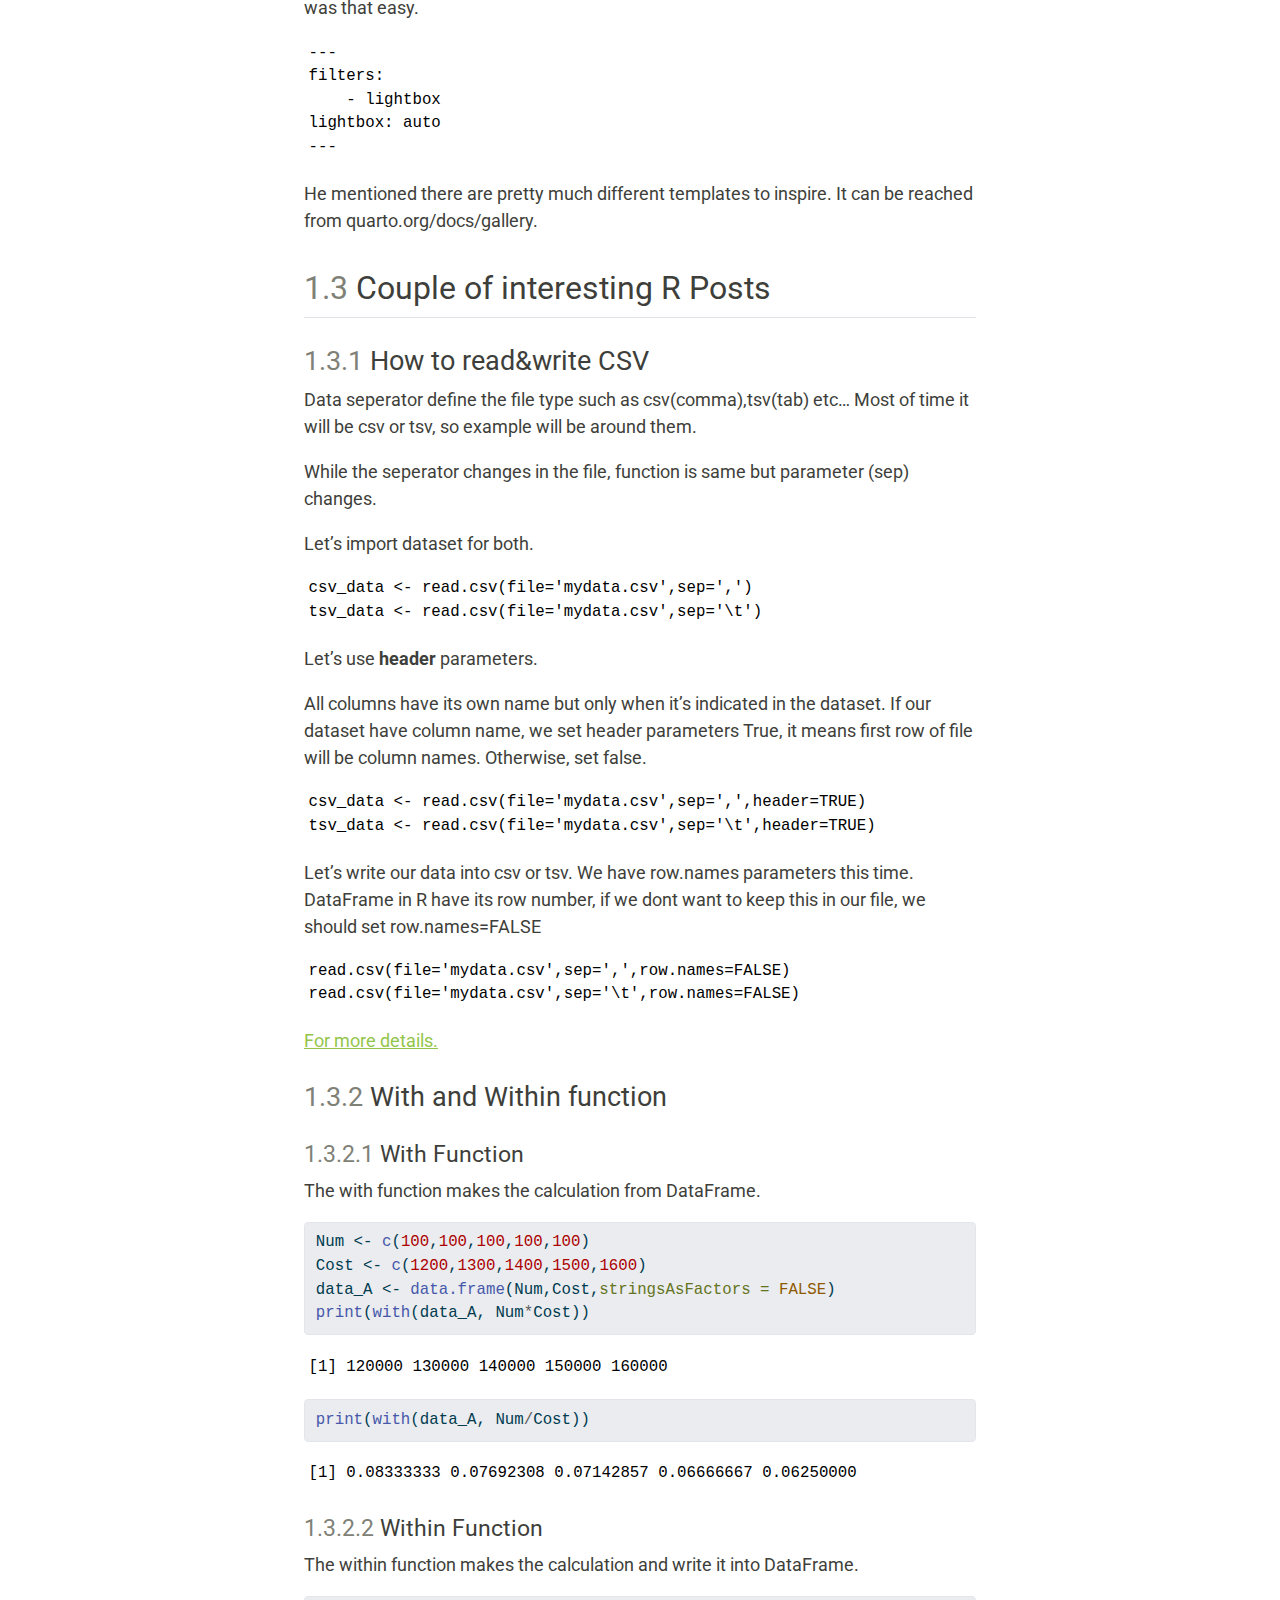
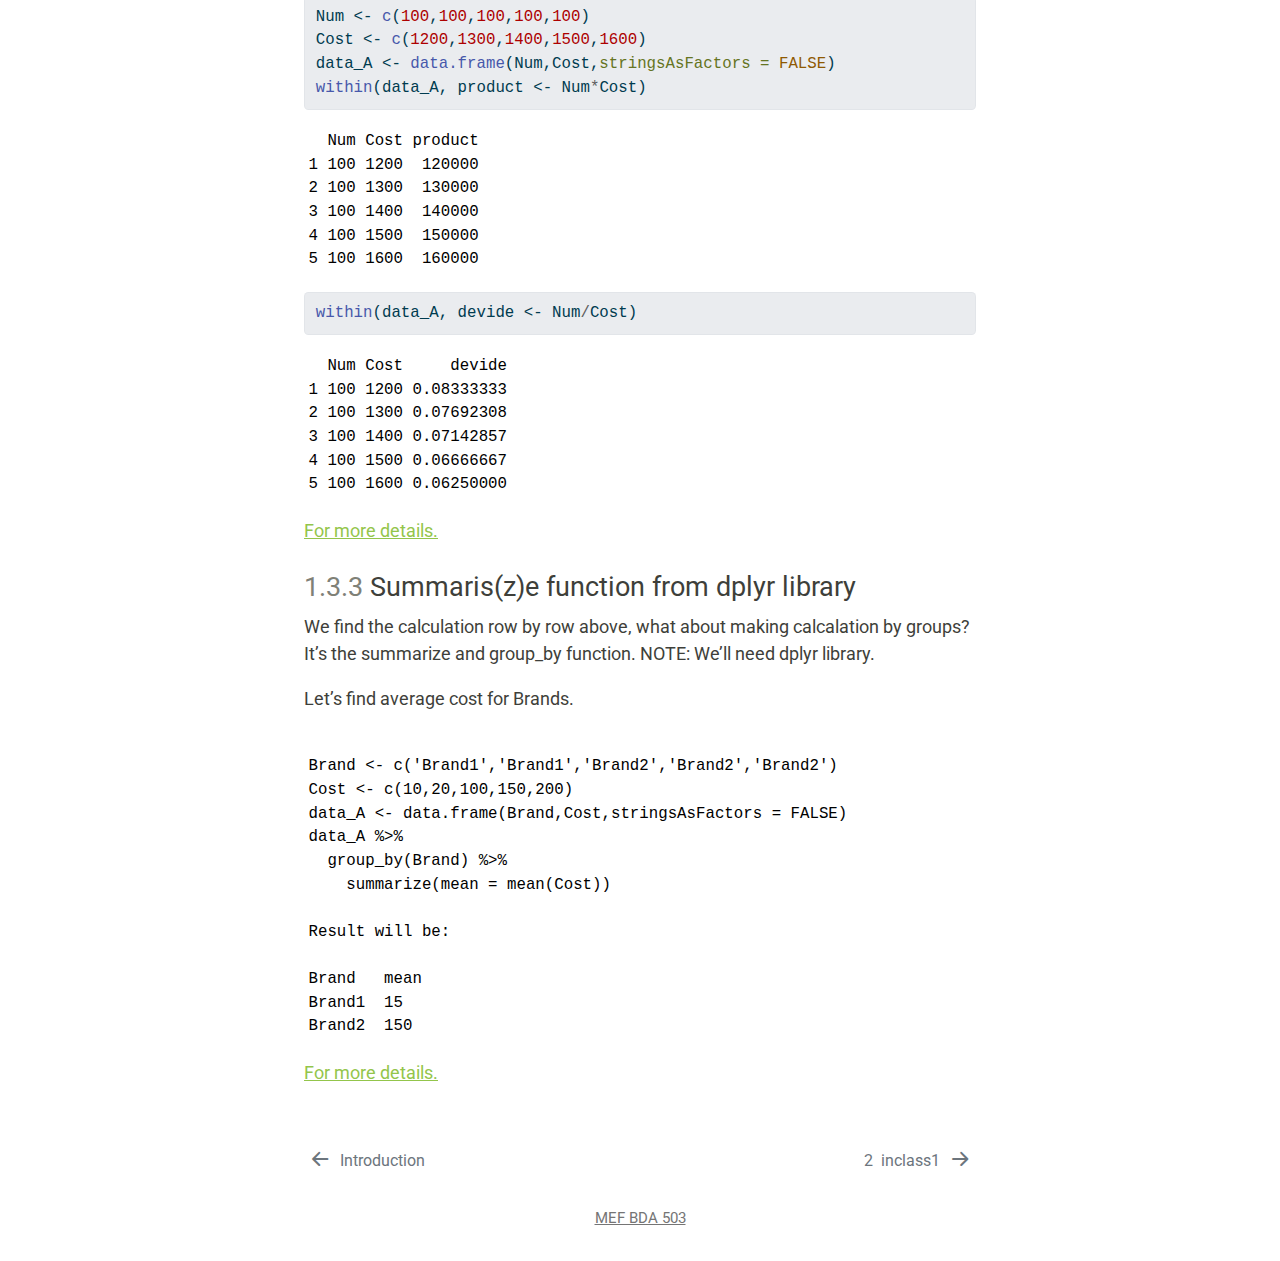
==== commit 9091a945: "assignment 1" ====
--- a/docs/assignment1.html
+++ b/docs/assignment1.html
@@ -188,6 +188,11 @@
         <li class="sidebar-item">
   <div class="sidebar-item-container"> 
   <a href="./inclass1.html" class="sidebar-item-text sidebar-link"><span class="chapter-number">2</span>&nbsp; <span class="chapter-title">inclass1</span></a>
+  </div>
+</li>
+        <li class="sidebar-item">
+  <div class="sidebar-item-container"> 
+  <a href="./shiny_app.html" class="sidebar-item-text sidebar-link"><span class="chapter-number">3</span>&nbsp; <span class="chapter-title">shiny app</span></a>
   </div>
 </li>
     </ul>
